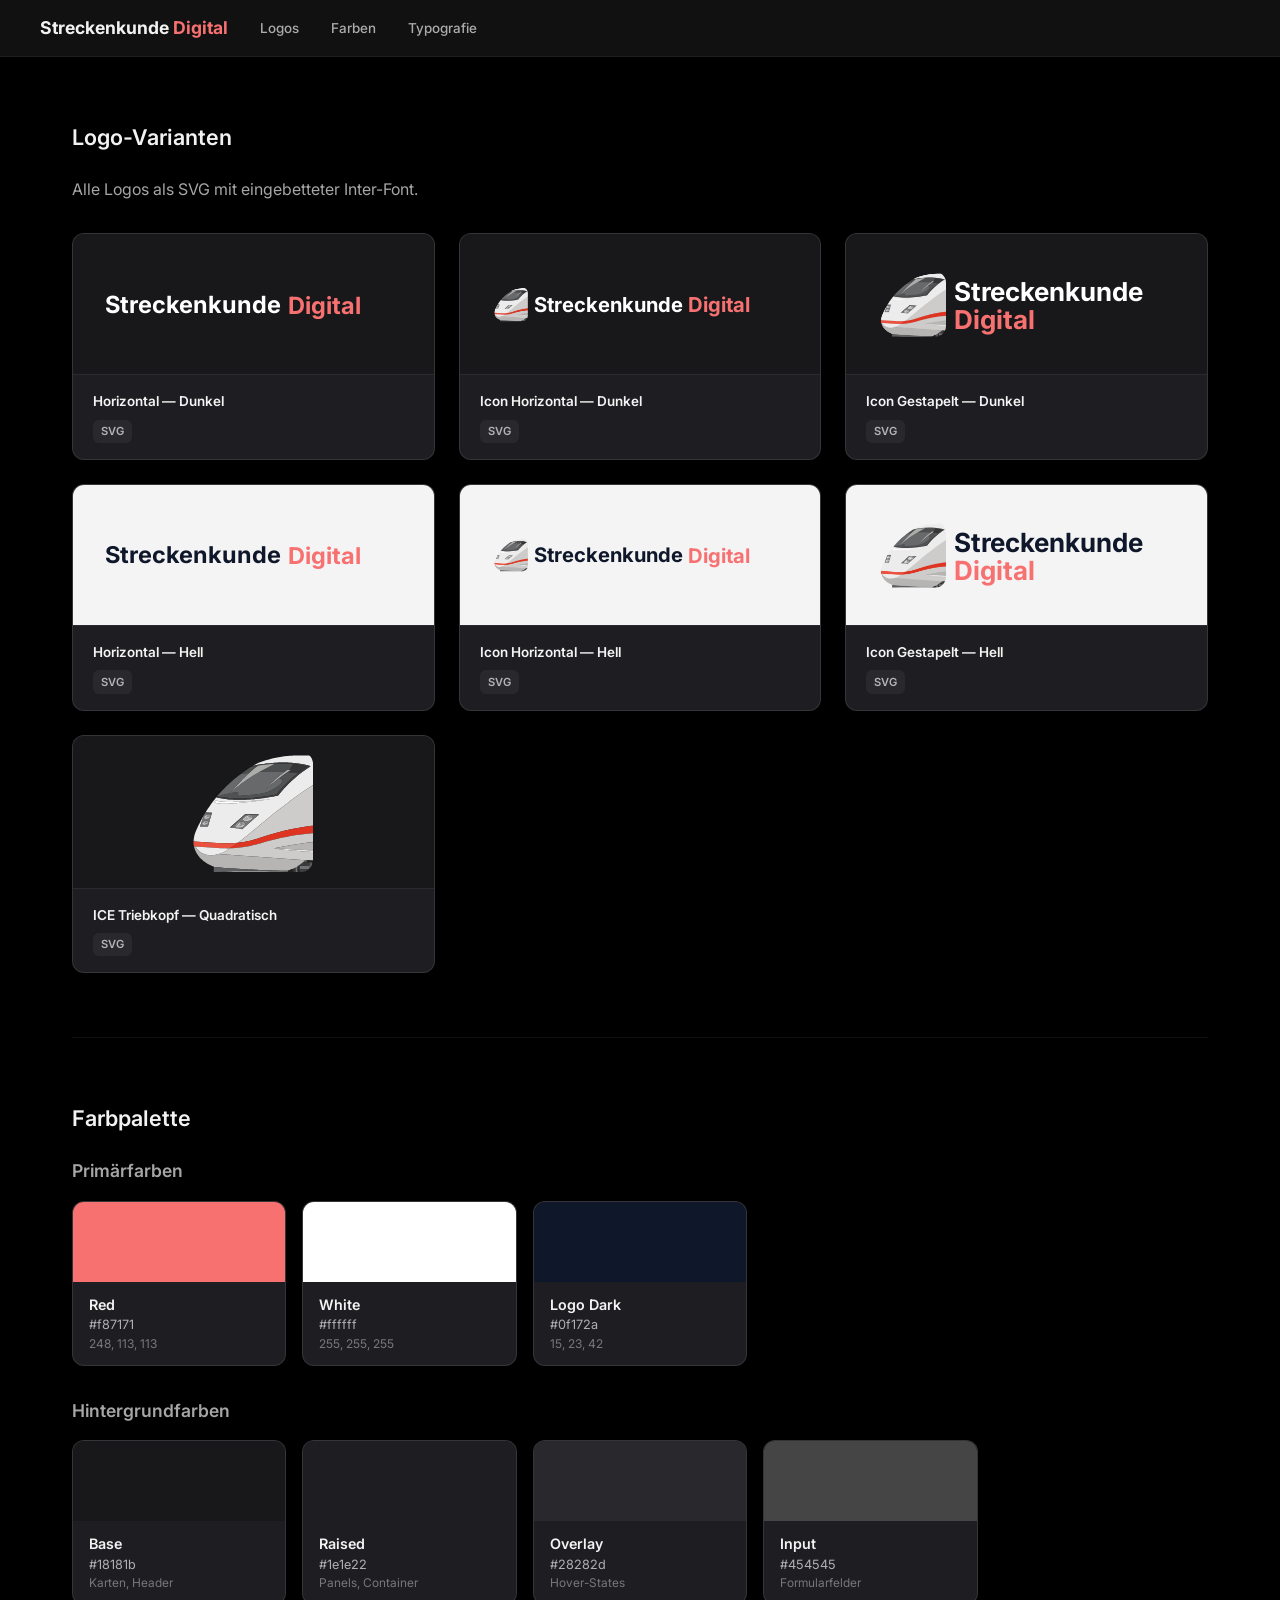
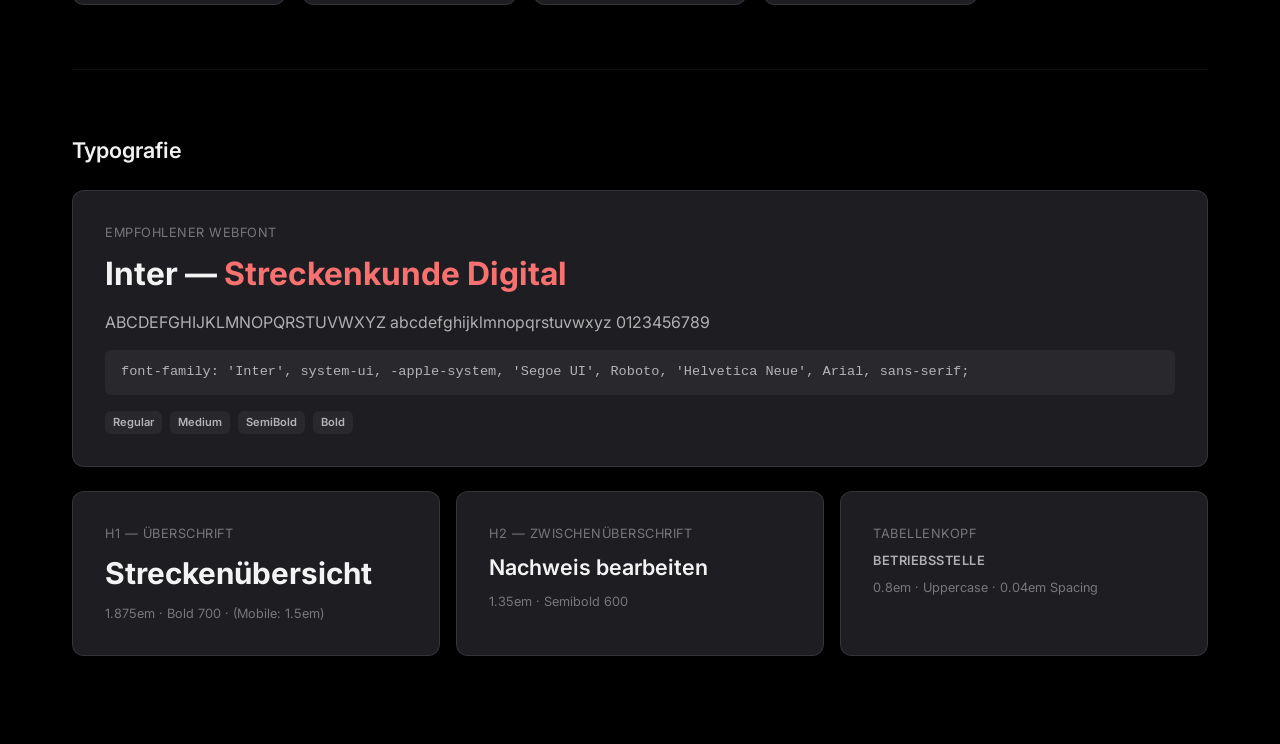
==== index.html @ f7127625 "Refactoring des Presse-Kits" ====
<!DOCTYPE html>
<html lang="de">
<head>
  <meta charset="UTF-8">
  <meta name="viewport" content="width=device-width, initial-scale=1.0">
  <title>Streckenkunde Digital</title>
  <link rel="stylesheet" href="assets/general.css">
</head>
<body>

  <!-- Navigation -->
  <nav>
    <div class="inner">
      <div class="logo">Streckenkunde <span>Digital</span></div>
      <a href="#logos">Logos</a>
      <a href="#colors">Farben</a>
      <a href="#typography">Typografie</a>
    </div>
  </nav>

  <div class="container">

    <!-- Logos -->
    <section id="logos">
      <h2>Logo-Varianten</h2>
      <p class="subtitle">Alle Logos als SVG mit eingebetteter Inter-Font.</p>

      <div class="logo-grid">
        <!-- Dunkel -->
        <div class="logo-card">
          <div class="logo-preview dark-bg">
            <img src="logos/svg/wordmark-horizontal-dark.svg" alt="Horizontal — Dunkel" style="max-height: 60px;">
          </div>
          <div class="logo-meta">
            <div class="name">Horizontal — Dunkel</div>
            <div class="dl-links"><a href="logos/svg/wordmark-horizontal-dark.svg" download>SVG</a></div>
          </div>
        </div>
        <div class="logo-card">
          <div class="logo-preview dark-bg">
            <img src="logos/svg/wordmark-icon-horizontal-dark.svg" alt="Icon Horizontal — Dunkel" style="max-height: 80px;">
          </div>
          <div class="logo-meta">
            <div class="name">Icon Horizontal — Dunkel</div>
            <div class="dl-links"><a href="logos/svg/wordmark-icon-horizontal-dark.svg" download>SVG</a></div>
          </div>
        </div>
        <div class="logo-card">
          <div class="logo-preview dark-bg">
            <img src="logos/svg/wordmark-icon-stacked-dark.svg" alt="Icon Gestapelt — Dunkel" style="max-height: 120px;">
          </div>
          <div class="logo-meta">
            <div class="name">Icon Gestapelt — Dunkel</div>
            <div class="dl-links"><a href="logos/svg/wordmark-icon-stacked-dark.svg" download>SVG</a></div>
          </div>
        </div>

        <!-- Hell -->
        <div class="logo-card">
          <div class="logo-preview light-bg">
            <img src="logos/svg/wordmark-horizontal-light.svg" alt="Horizontal — Hell" style="max-height: 60px;">
          </div>
          <div class="logo-meta">
            <div class="name">Horizontal — Hell</div>
            <div class="dl-links"><a href="logos/svg/wordmark-horizontal-light.svg" download>SVG</a></div>
          </div>
        </div>
        <div class="logo-card">
          <div class="logo-preview light-bg">
            <img src="logos/svg/wordmark-icon-horizontal-light.svg" alt="Icon Horizontal — Hell" style="max-height: 80px;">
          </div>
          <div class="logo-meta">
            <div class="name">Icon Horizontal — Hell</div>
            <div class="dl-links"><a href="logos/svg/wordmark-icon-horizontal-light.svg" download>SVG</a></div>
          </div>
        </div>
        <div class="logo-card">
          <div class="logo-preview light-bg">
            <img src="logos/svg/wordmark-icon-stacked-light.svg" alt="Icon Gestapelt — Hell" style="max-height: 120px;">
          </div>
          <div class="logo-meta">
            <div class="name">Icon Gestapelt — Hell</div>
            <div class="dl-links"><a href="logos/svg/wordmark-icon-stacked-light.svg" download>SVG</a></div>
          </div>
        </div>

        <!-- Icon -->
        <div class="logo-card">
          <div class="logo-preview dark-bg" style="padding: 1rem;">
            <img src="logos/svg/icon-train-square.svg" alt="ICE Triebkopf — Quadratisch" style="max-height: 120px; border-radius: 12px;">
          </div>
          <div class="logo-meta">
            <div class="name">ICE Triebkopf — Quadratisch</div>
            <div class="dl-links"><a href="logos/svg/icon-train-square.svg" download>SVG</a></div>
          </div>
        </div>
      </div>
    </section>

    <!-- Farben -->
    <section id="colors">
      <h2>Farbpalette</h2>

      <h3>Primärfarben</h3>
      <div class="color-grid" style="margin-bottom: 2rem;">
        <div class="swatch" onclick="copyColor('#f87171')">
          <div class="swatch-color" style="background: #f87171; color: #18181b;"><span class="copy-label">Kopieren</span></div>
          <div class="swatch-info">
            <div class="swatch-name">Red</div>
            <div class="swatch-hex">#f87171</div>
            <div class="swatch-rgb">248, 113, 113</div>
          </div>
        </div>
        <div class="swatch" onclick="copyColor('#ffffff')">
          <div class="swatch-color" style="background: #ffffff; color: #18181b;"><span class="copy-label">Kopieren</span></div>
          <div class="swatch-info">
            <div class="swatch-name">White</div>
            <div class="swatch-hex">#ffffff</div>
            <div class="swatch-rgb">255, 255, 255</div>
          </div>
        </div>
        <div class="swatch" onclick="copyColor('#0f172a')">
          <div class="swatch-color" style="background: #0f172a; color: #fff;"><span class="copy-label">Kopieren</span></div>
          <div class="swatch-info">
            <div class="swatch-name">Logo Dark</div>
            <div class="swatch-hex">#0f172a</div>
            <div class="swatch-rgb">15, 23, 42</div>
          </div>
        </div>
      </div>

      <h3>Hintergrundfarben</h3>
      <div class="color-grid">
        <div class="swatch" onclick="copyColor('#18181b')">
          <div class="swatch-color" style="background: #18181b; color: #fff;"><span class="copy-label">Kopieren</span></div>
          <div class="swatch-info">
            <div class="swatch-name">Base</div>
            <div class="swatch-hex">#18181b</div>
            <div class="swatch-rgb">Karten, Header</div>
          </div>
        </div>
        <div class="swatch" onclick="copyColor('#1e1e22')">
          <div class="swatch-color" style="background: #1e1e22; color: #fff;"><span class="copy-label">Kopieren</span></div>
          <div class="swatch-info">
            <div class="swatch-name">Raised</div>
            <div class="swatch-hex">#1e1e22</div>
            <div class="swatch-rgb">Panels, Container</div>
          </div>
        </div>
        <div class="swatch" onclick="copyColor('#28282d')">
          <div class="swatch-color" style="background: #28282d; color: #fff;"><span class="copy-label">Kopieren</span></div>
          <div class="swatch-info">
            <div class="swatch-name">Overlay</div>
            <div class="swatch-hex">#28282d</div>
            <div class="swatch-rgb">Hover-States</div>
          </div>
        </div>
        <div class="swatch" onclick="copyColor('#454545')">
          <div class="swatch-color" style="background: #454545; color: #fff;"><span class="copy-label">Kopieren</span></div>
          <div class="swatch-info">
            <div class="swatch-name">Input</div>
            <div class="swatch-hex">#454545</div>
            <div class="swatch-rgb">Formularfelder</div>
          </div>
        </div>
      </div>
    </section>

    <!-- Typografie -->
    <section id="typography">
      <h2>Typografie</h2>

      <div class="type-specimen">
        <div class="label">Empfohlener Webfont</div>
        <div class="sample" style="font-size: 2rem; font-weight: 700; margin-bottom: 0.75rem;">
          Inter — <span style="color: var(--red);">Streckenkunde Digital</span>
        </div>
        <div class="sample" style="font-size: 1rem; color: var(--text-secondary); margin-bottom: 1rem;">
          ABCDEFGHIJKLMNOPQRSTUVWXYZ abcdefghijklmnopqrstuvwxyz 0123456789
        </div>
        <div class="type-stack" onclick="copyText(this.textContent)">
          font-family: 'Inter', system-ui, -apple-system, 'Segoe UI', Roboto, 'Helvetica Neue', Arial, sans-serif;
        </div>
        <div class="dl-links" style="margin-top: 1rem;">
          <a href="fonts/Inter-Regular.ttf" download>Regular</a>
          <a href="fonts/Inter-Medium.ttf" download>Medium</a>
          <a href="fonts/Inter-SemiBold.ttf" download>SemiBold</a>
          <a href="fonts/Inter-Bold.ttf" download>Bold</a>
        </div>
      </div>

      <div class="type-grid">
        <div class="type-specimen">
          <div class="label">H1 — Überschrift</div>
          <div class="sample" style="font-size: 1.875em; font-weight: 700;">Streckenübersicht</div>
          <div style="color: var(--text-muted); font-size: 0.8rem; margin-top: 0.5rem;">1.875em · Bold 700 · (Mobile: 1.5em)</div>
        </div>
        <div class="type-specimen">
          <div class="label">H2 — Zwischenüberschrift</div>
          <div class="sample" style="font-size: 1.35em; font-weight: 600;">Nachweis bearbeiten</div>
          <div style="color: var(--text-muted); font-size: 0.8rem; margin-top: 0.5rem;">1.35em · Semibold 600</div>
        </div>
        <div class="type-specimen">
          <div class="label">Tabellenkopf</div>
          <div class="sample" style="font-size: 0.8em; font-weight: 600; text-transform: uppercase; letter-spacing: 0.04em; color: var(--text-secondary);">BETRIEBSSTELLE</div>
          <div style="color: var(--text-muted); font-size: 0.8rem; margin-top: 0.5rem;">0.8em · Uppercase · 0.04em Spacing</div>
        </div>
      </div>
    </section>

  </div>

  <!-- Toast -->
  <div class="copied-toast" id="toast">Kopiert!</div>

  <script src="assets/general.js"></script>
</body>
</html>
---- assets/general.css ----
/* === Fonts === */
@font-face {
  font-family: 'Inter';
  font-weight: 400;
  font-style: normal;
  font-display: swap;
  src: url('../fonts/Inter-Regular.ttf') format('truetype');
}
@font-face {
  font-family: 'Inter';
  font-weight: 500;
  font-style: normal;
  font-display: swap;
  src: url('../fonts/Inter-Medium.ttf') format('truetype');
}
@font-face {
  font-family: 'Inter';
  font-weight: 600;
  font-style: normal;
  font-display: swap;
  src: url('../fonts/Inter-SemiBold.ttf') format('truetype');
}
@font-face {
  font-family: 'Inter';
  font-weight: 700;
  font-style: normal;
  font-display: swap;
  src: url('../fonts/Inter-Bold.ttf') format('truetype');
}

/* === Reset & Variables === */
*,
*::before,
*::after {
  box-sizing: border-box;
  margin: 0;
  padding: 0;
}

:root {
  --red: #f87171;
  --dark-red: #652a2a;
  --green: #086229;
  --white: #ffffff;
  --black: #000000;
  --base: #18181b;
  --raised: #1e1e22;
  --overlay: #28282d;
  --gray: #363636;
  --input: #454545;
  --text-primary: rgba(255, 255, 255, 0.95);
  --text-secondary: rgba(255, 255, 255, 0.65);
  --text-muted: rgba(255, 255, 255, 0.4);
  --border-subtle: rgba(255, 255, 255, 0.06);
  --border-default: rgba(255, 255, 255, 0.1);
  --radius-sm: 6px;
  --radius-md: 8px;
  --radius-lg: 12px;
}

html {
  scroll-behavior: smooth;
}

/* === Scrollbar === */
::-webkit-scrollbar { width: 8px; height: 8px; }
::-webkit-scrollbar-track { background: var(--base); }
::-webkit-scrollbar-thumb { background: var(--gray); border-radius: 4px; border: 2px solid var(--base); }
::-webkit-scrollbar-thumb:hover { background: var(--input); }
::-webkit-scrollbar-corner { background: var(--base); }

* {
  scrollbar-width: thin;
  scrollbar-color: var(--gray) var(--base);
}

/* === Body === */
body {
  font-family: 'Inter', system-ui, -apple-system, 'Segoe UI', Roboto, sans-serif;
  background: var(--black);
  color: var(--text-primary);
  line-height: 1.5;
  -webkit-font-smoothing: antialiased;
}

/* === Nav === */
nav {
  position: sticky;
  top: 0;
  z-index: 100;
  background: rgba(22, 22, 22, 0.8);
  backdrop-filter: blur(12px);
  -webkit-backdrop-filter: blur(12px);
  border-bottom: 1px solid var(--border-subtle);
  padding: 0 2rem;
}

nav .inner {
  max-width: 1200px;
  margin: 0 auto;
  display: flex;
  align-items: center;
  gap: 2rem;
  height: 56px;
  overflow-x: auto;
}

nav .logo {
  font-weight: 700;
  font-size: 1.1rem;
  white-space: nowrap;
}

nav .logo span {
  color: var(--red);
}

nav a {
  color: var(--text-secondary);
  text-decoration: none;
  font-size: 0.85rem;
  font-weight: 500;
  white-space: nowrap;
  transition: color 0.15s ease;
}

nav a:hover {
  color: var(--white);
}

/* === Layout === */
.container {
  max-width: 1200px;
  margin: 0 auto;
  padding: 0 2rem;
}

section {
  padding: 4rem 0;
  border-bottom: 1px solid var(--border-subtle);
}

section:last-child {
  border-bottom: none;
}

h2 {
  font-size: 1.35em;
  font-weight: 600;
  margin-bottom: 1.5rem;
  color: var(--text-primary);
}

h3 {
  font-size: 1.1em;
  font-weight: 600;
  margin-bottom: 1rem;
  color: var(--text-secondary);
}

.subtitle {
  color: var(--text-secondary);
  font-size: 1rem;
  margin-bottom: 2rem;
}

/* === Logo Grid === */
.logo-grid {
  display: grid;
  grid-template-columns: repeat(auto-fill, minmax(300px, 1fr));
  gap: 1.5rem;
}

.logo-card {
  background: var(--raised);
  border: 1px solid var(--border-default);
  border-radius: var(--radius-lg);
  overflow: hidden;
}

.logo-preview {
  padding: 2rem;
  display: flex;
  align-items: center;
  justify-content: center;
  min-height: 140px;
}

.logo-preview.dark-bg { background: var(--base); }
.logo-preview.light-bg { background: #f4f4f5; }
.logo-preview img { max-width: 100%; max-height: 100px; }

.logo-meta {
  padding: 1rem 1.25rem;
  border-top: 1px solid var(--border-subtle);
}

.logo-meta .name {
  font-weight: 600;
  font-size: 0.85rem;
  margin-bottom: 0.5rem;
}

.dl-links {
  display: flex;
  gap: 0.5rem;
  flex-wrap: wrap;
  align-items: center;
}

.dl-links a {
  color: var(--text-secondary);
  font-size: 0.7rem;
  font-weight: 600;
  text-decoration: none;
  padding: 0.2rem 0.5rem;
  background: var(--overlay);
  border-radius: var(--radius-sm);
  transition: all 0.15s ease;
  white-space: nowrap;
}

.dl-links a:hover {
  background: var(--red);
  color: #fff;
}

/* === Color Swatches === */
.color-grid {
  display: grid;
  grid-template-columns: repeat(auto-fill, minmax(180px, 1fr));
  gap: 1rem;
}

.swatch {
  background: var(--raised);
  border: 1px solid var(--border-default);
  border-radius: var(--radius-lg);
  overflow: hidden;
  cursor: pointer;
  transition: transform 0.15s ease, box-shadow 0.15s ease;
}

.swatch:hover {
  transform: translateY(-2px);
  box-shadow: 0 4px 16px rgba(0, 0, 0, 0.3);
}

.swatch:active {
  transform: scale(0.97);
}

.swatch-color {
  height: 80px;
  display: flex;
  align-items: center;
  justify-content: center;
  font-size: 0.8rem;
  font-weight: 600;
}

.swatch-color .copy-label {
  opacity: 0;
  transition: opacity 0.15s ease;
}

.swatch:hover .swatch-color .copy-label {
  opacity: 1;
}

.swatch-info { padding: 0.75rem 1rem; }
.swatch-name { font-weight: 600; font-size: 0.9rem; }
.swatch-hex { color: var(--text-secondary); font-size: 0.8rem; font-family: 'Inter', monospace; }
.swatch-rgb { color: var(--text-muted); font-size: 0.75rem; }

/* === Toast === */
.copied-toast {
  position: fixed;
  bottom: 2rem;
  left: 50%;
  transform: translateX(-50%) translateY(20px);
  background: var(--green);
  color: white;
  padding: 0.6rem 1.5rem;
  border-radius: var(--radius-md);
  font-size: 0.85rem;
  font-weight: 600;
  opacity: 0;
  transition: all 0.3s ease;
  pointer-events: none;
  z-index: 1000;
}

.copied-toast.show {
  opacity: 1;
  transform: translateX(-50%) translateY(0);
}

/* === Typography Section === */
.type-specimen {
  background: var(--raised);
  border: 1px solid var(--border-default);
  border-radius: var(--radius-lg);
  padding: 2rem;
  margin-bottom: 1.5rem;
}

.type-specimen .label {
  color: var(--text-muted);
  font-size: 0.8rem;
  text-transform: uppercase;
  letter-spacing: 0.04em;
  margin-bottom: 0.5rem;
}

.type-specimen .sample {
  margin-bottom: 0.25rem;
}

.type-stack {
  color: var(--text-secondary);
  font-size: 0.85rem;
  font-family: monospace;
  background: var(--overlay);
  padding: 0.75rem 1rem;
  border-radius: var(--radius-sm);
  cursor: pointer;
  transition: background 0.15s ease;
}

.type-stack:hover {
  background: var(--gray);
}

.type-grid {
  display: grid;
  grid-template-columns: repeat(auto-fill, minmax(300px, 1fr));
  gap: 1rem;
}

/* === Footer === */
footer {
  text-align: center;
  padding: 3rem 0;
  color: var(--text-muted);
  font-size: 0.8rem;
}

/* === Responsive === */
@media (max-width: 768px) {
  .color-grid { grid-template-columns: repeat(auto-fill, minmax(140px, 1fr)); }
  .logo-grid { grid-template-columns: 1fr; }
  .type-grid { grid-template-columns: 1fr; }
  nav .inner { gap: 1.25rem; }
}
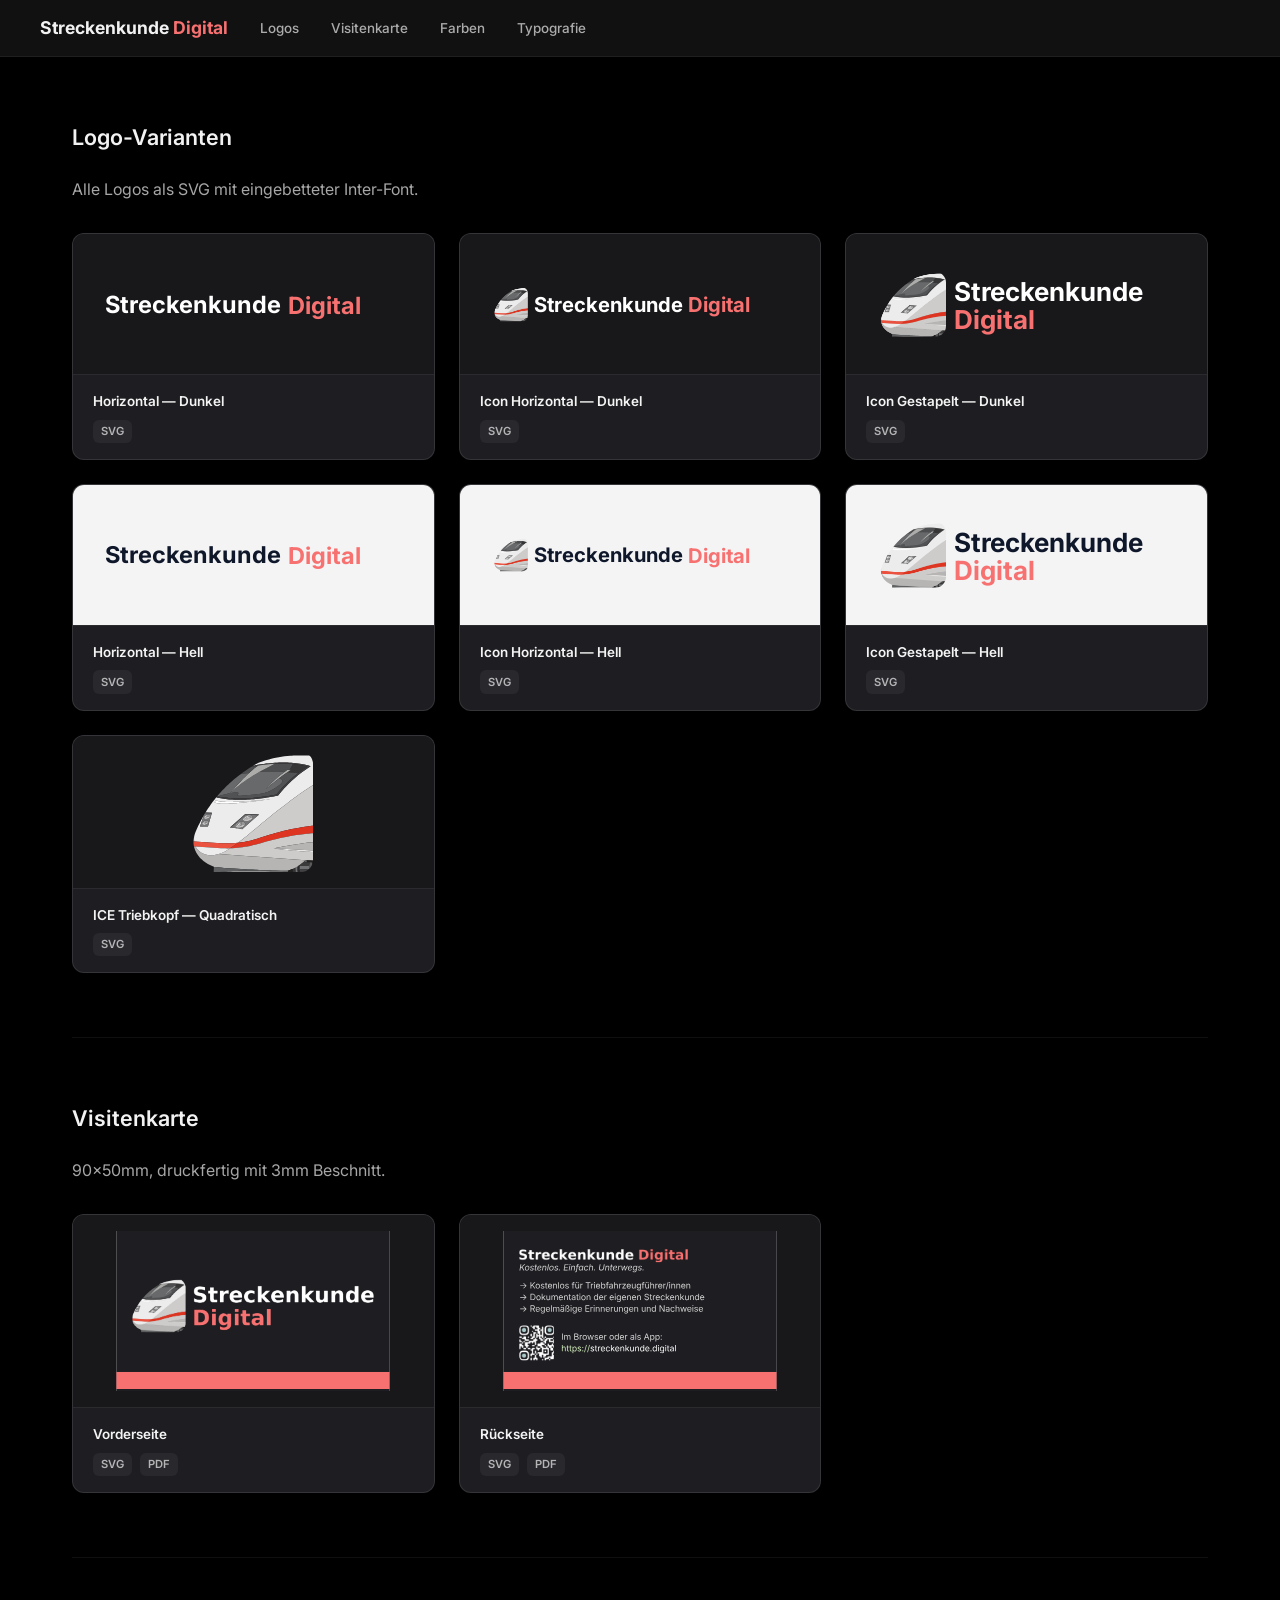
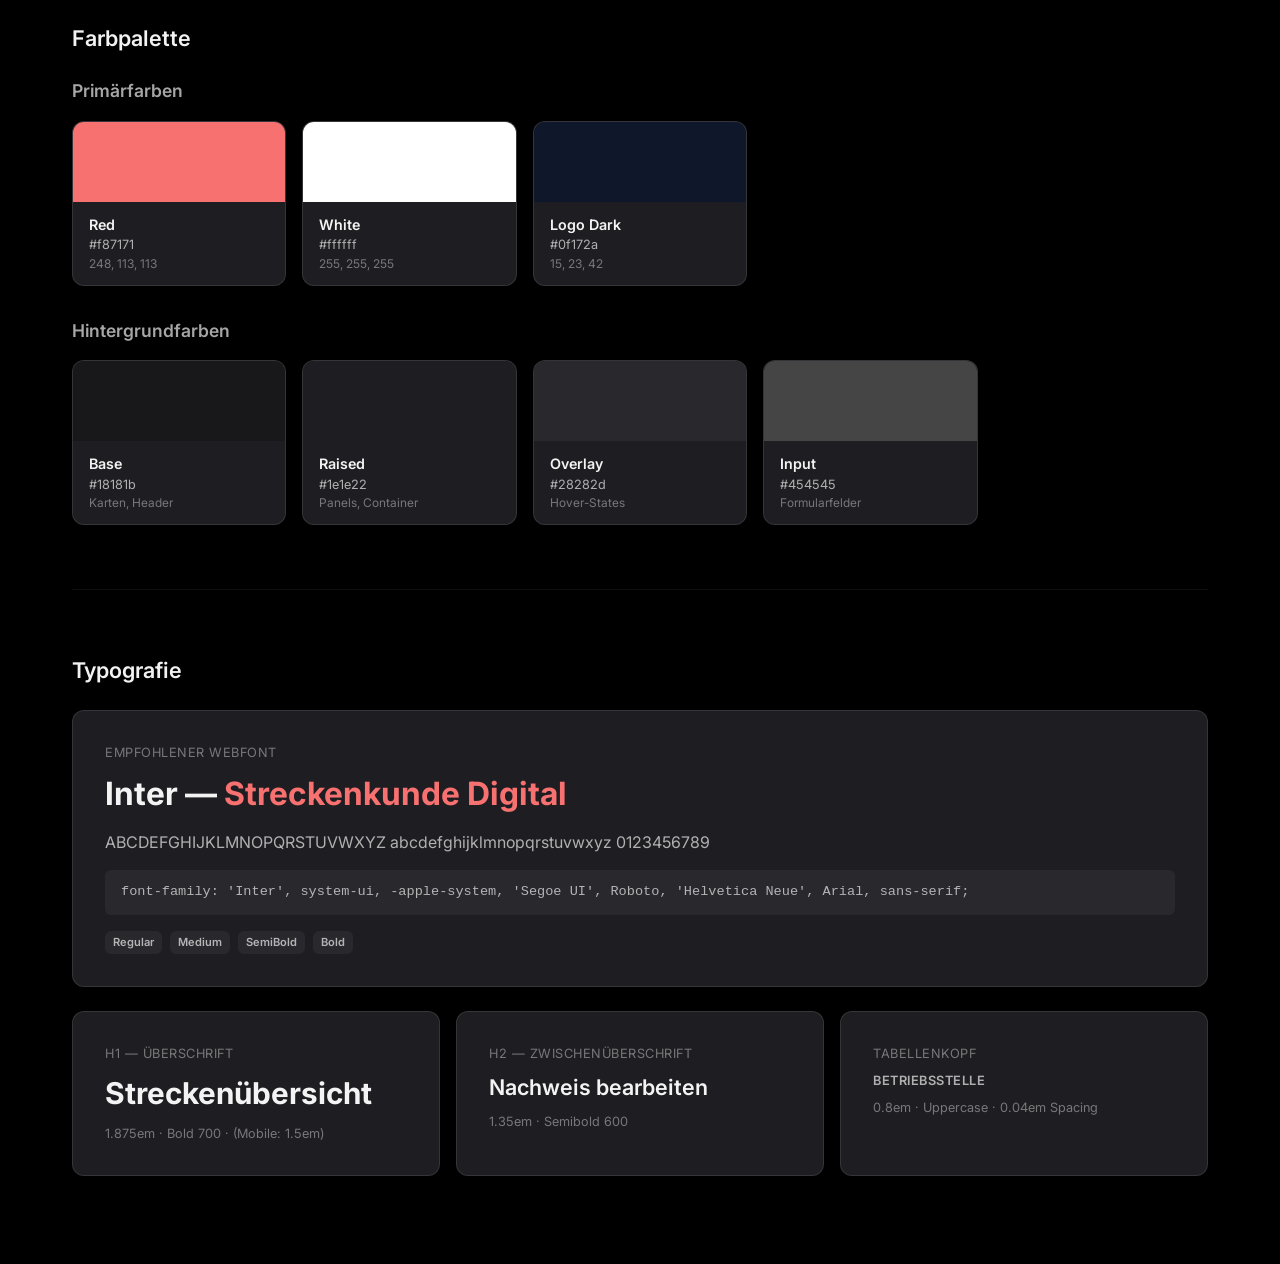
==== commit 34b9d59e: "Visitenkarten hinzugefügt" ====
--- a/index.html
+++ b/index.html
@@ -4,6 +4,36 @@
   <meta charset="UTF-8">
   <meta name="viewport" content="width=device-width, initial-scale=1.0">
   <title>Streckenkunde Digital</title>
+  <meta name="description" content="Offizielles Markenprofil von Streckenkunde Digital — Logo-Varianten, Farbpalette, Typografie und Design-Richtlinien für die digitale Streckenkunde-App für Triebfahrzeugführer.">
+  <meta name="keywords" content="Streckenkunde Digital, Brand Identity, Markenprofil, Logo, CI, Corporate Identity, Triebfahrzeugführer, Eisenbahn, Streckenkunde">
+  <meta name="author" content="Streckenkunde Digital">
+  <meta name="robots" content="index, follow">
+  <meta name="theme-color" content="#000000">
+
+  <!-- Open Graph -->
+  <meta property="og:type" content="website">
+  <meta property="og:title" content="Streckenkunde Digital — Markenprofil">
+  <meta property="og:description" content="Logo-Varianten, Farbpalette und Design-Richtlinien für Streckenkunde Digital — die digitale Streckenkunde-App für Triebfahrzeugführer.">
+  <meta property="og:image" content="logos/png/wordmark-icon-horizontal-dark-1200w.png">
+  <meta property="og:url" content="https://streckenkunde.digital">
+  <meta property="og:locale" content="de_DE">
+  <meta property="og:site_name" content="Streckenkunde Digital">
+
+  <!-- Twitter Card -->
+  <meta name="twitter:card" content="summary_large_image">
+  <meta name="twitter:title" content="Streckenkunde Digital — Markenprofil">
+  <meta name="twitter:description" content="Logo-Varianten, Farbpalette und Design-Richtlinien für Streckenkunde Digital.">
+  <meta name="twitter:image" content="logos/png/wordmark-icon-horizontal-dark-1200w.png">
+
+  <!-- Favicon -->
+  <link rel="icon" type="image/svg+xml" href="logos/svg/icon-train-square.svg">
+  <link rel="icon" type="image/png" sizes="32x32" href="logos/png/icon-train-square-32.png">
+  <link rel="icon" type="image/png" sizes="64x64" href="logos/png/icon-train-square-64.png">
+  <link rel="apple-touch-icon" sizes="192x192" href="logos/png/icon-train-square-192.png">
+
+  <!-- Canonical -->
+  <link rel="canonical" href="https://streckenkunde.digital">
+
   <link rel="stylesheet" href="assets/general.css">
 </head>
 <body>
@@ -13,6 +43,7 @@
     <div class="inner">
       <div class="logo">Streckenkunde <span>Digital</span></div>
       <a href="#logos">Logos</a>
+      <a href="#media">Visitenkarte</a>
       <a href="#colors">Farben</a>
       <a href="#typography">Typografie</a>
     </div>
@@ -92,6 +123,39 @@
           <div class="logo-meta">
             <div class="name">ICE Triebkopf — Quadratisch</div>
             <div class="dl-links"><a href="logos/svg/icon-train-square.svg" download>SVG</a></div>
+          </div>
+        </div>
+      </div>
+    </section>
+
+    <!-- Visitenkarte -->
+    <section id="media">
+      <h2>Visitenkarte</h2>
+      <p class="subtitle">90×50mm, druckfertig mit 3mm Beschnitt.</p>
+
+      <div class="logo-grid">
+        <div class="logo-card">
+          <div class="logo-preview dark-bg" style="padding: 1rem;">
+            <img src="files/business-card/svg/basic/front.svg" alt="Visitenkarte — Vorderseite" style="max-height: 160px;">
+          </div>
+          <div class="logo-meta">
+            <div class="name">Vorderseite</div>
+            <div class="dl-links">
+              <a href="files/business-card/svg/basic/front.svg" download>SVG</a>
+              <a href="files/business-card/pdf/basic/card.pdf" download>PDF</a>
+            </div>
+          </div>
+        </div>
+        <div class="logo-card">
+          <div class="logo-preview dark-bg" style="padding: 1rem;">
+            <img src="files/business-card/svg/basic/back.svg" alt="Visitenkarte — Rückseite" style="max-height: 160px;">
+          </div>
+          <div class="logo-meta">
+            <div class="name">Rückseite</div>
+            <div class="dl-links">
+              <a href="files/business-card/svg/basic/back.svg" download>SVG</a>
+              <a href="files/business-card/pdf/basic/card.pdf" download>PDF</a>
+            </div>
           </div>
         </div>
       </div>
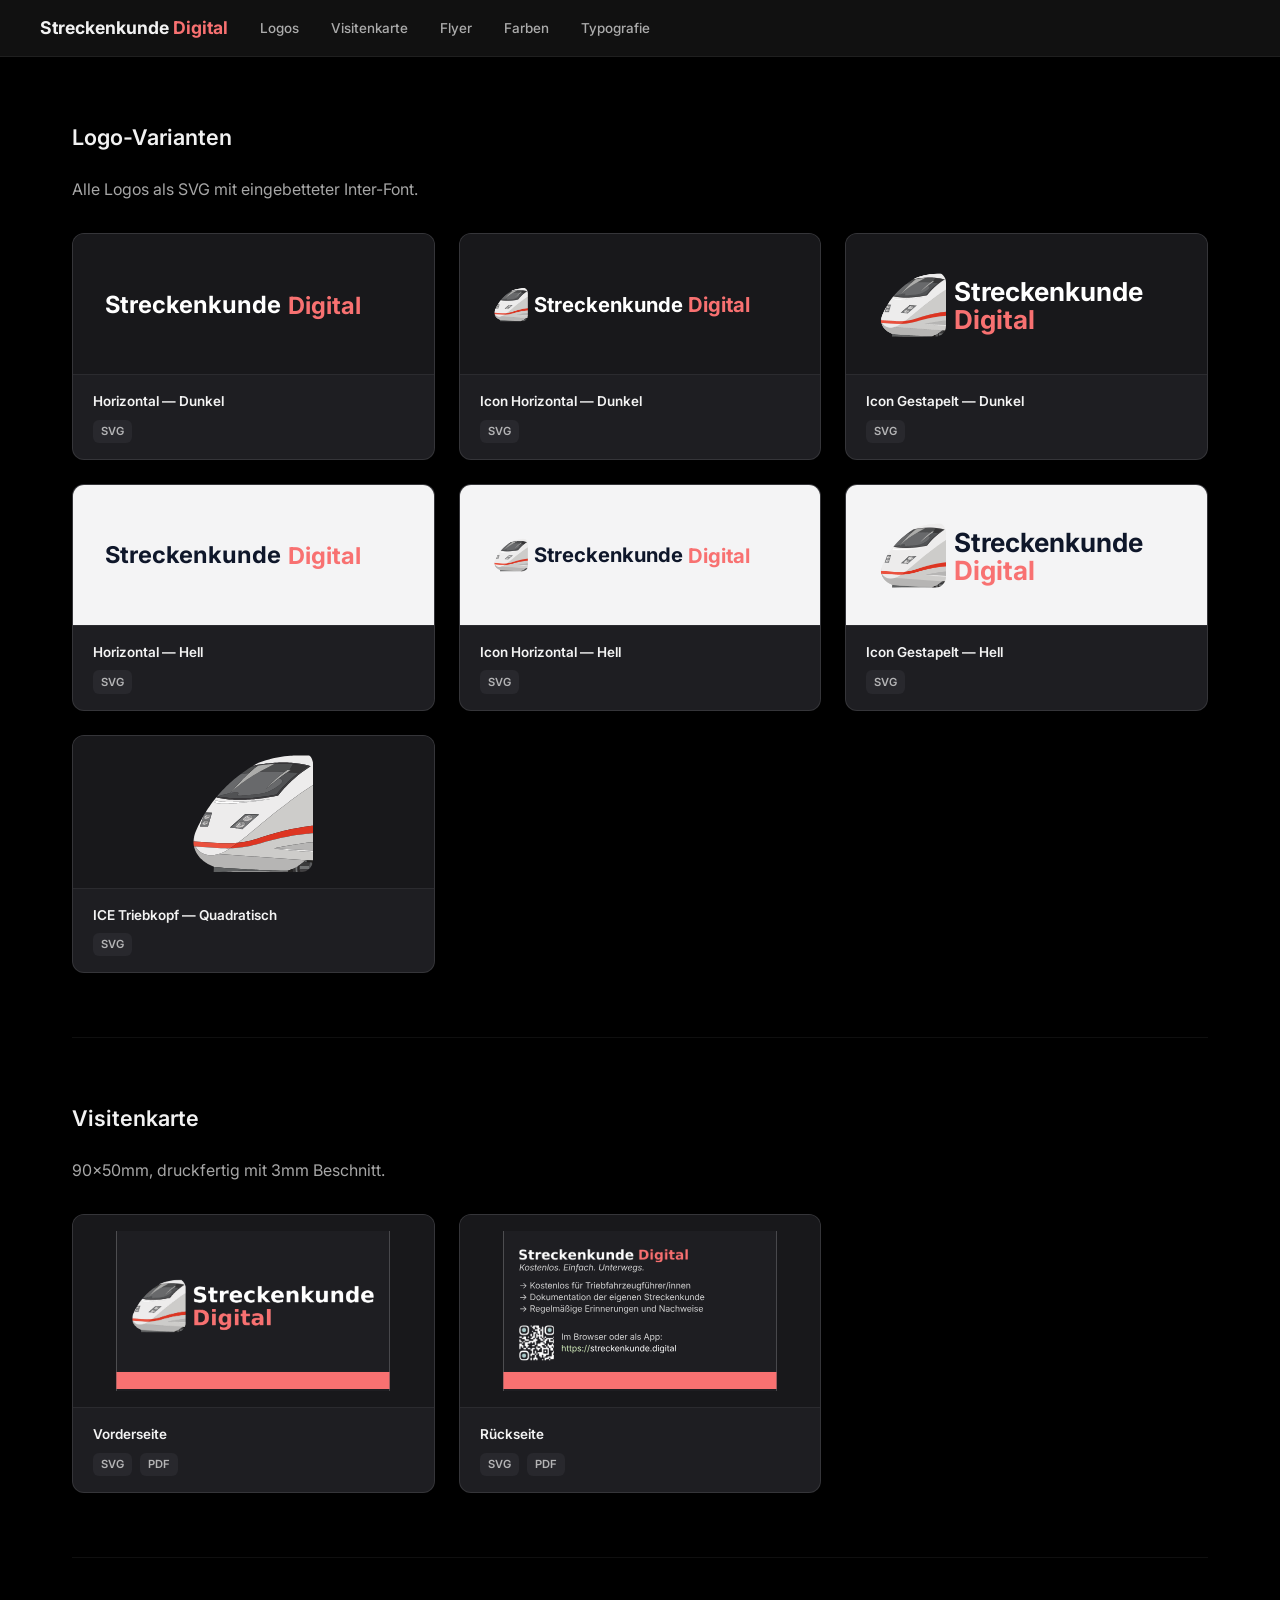
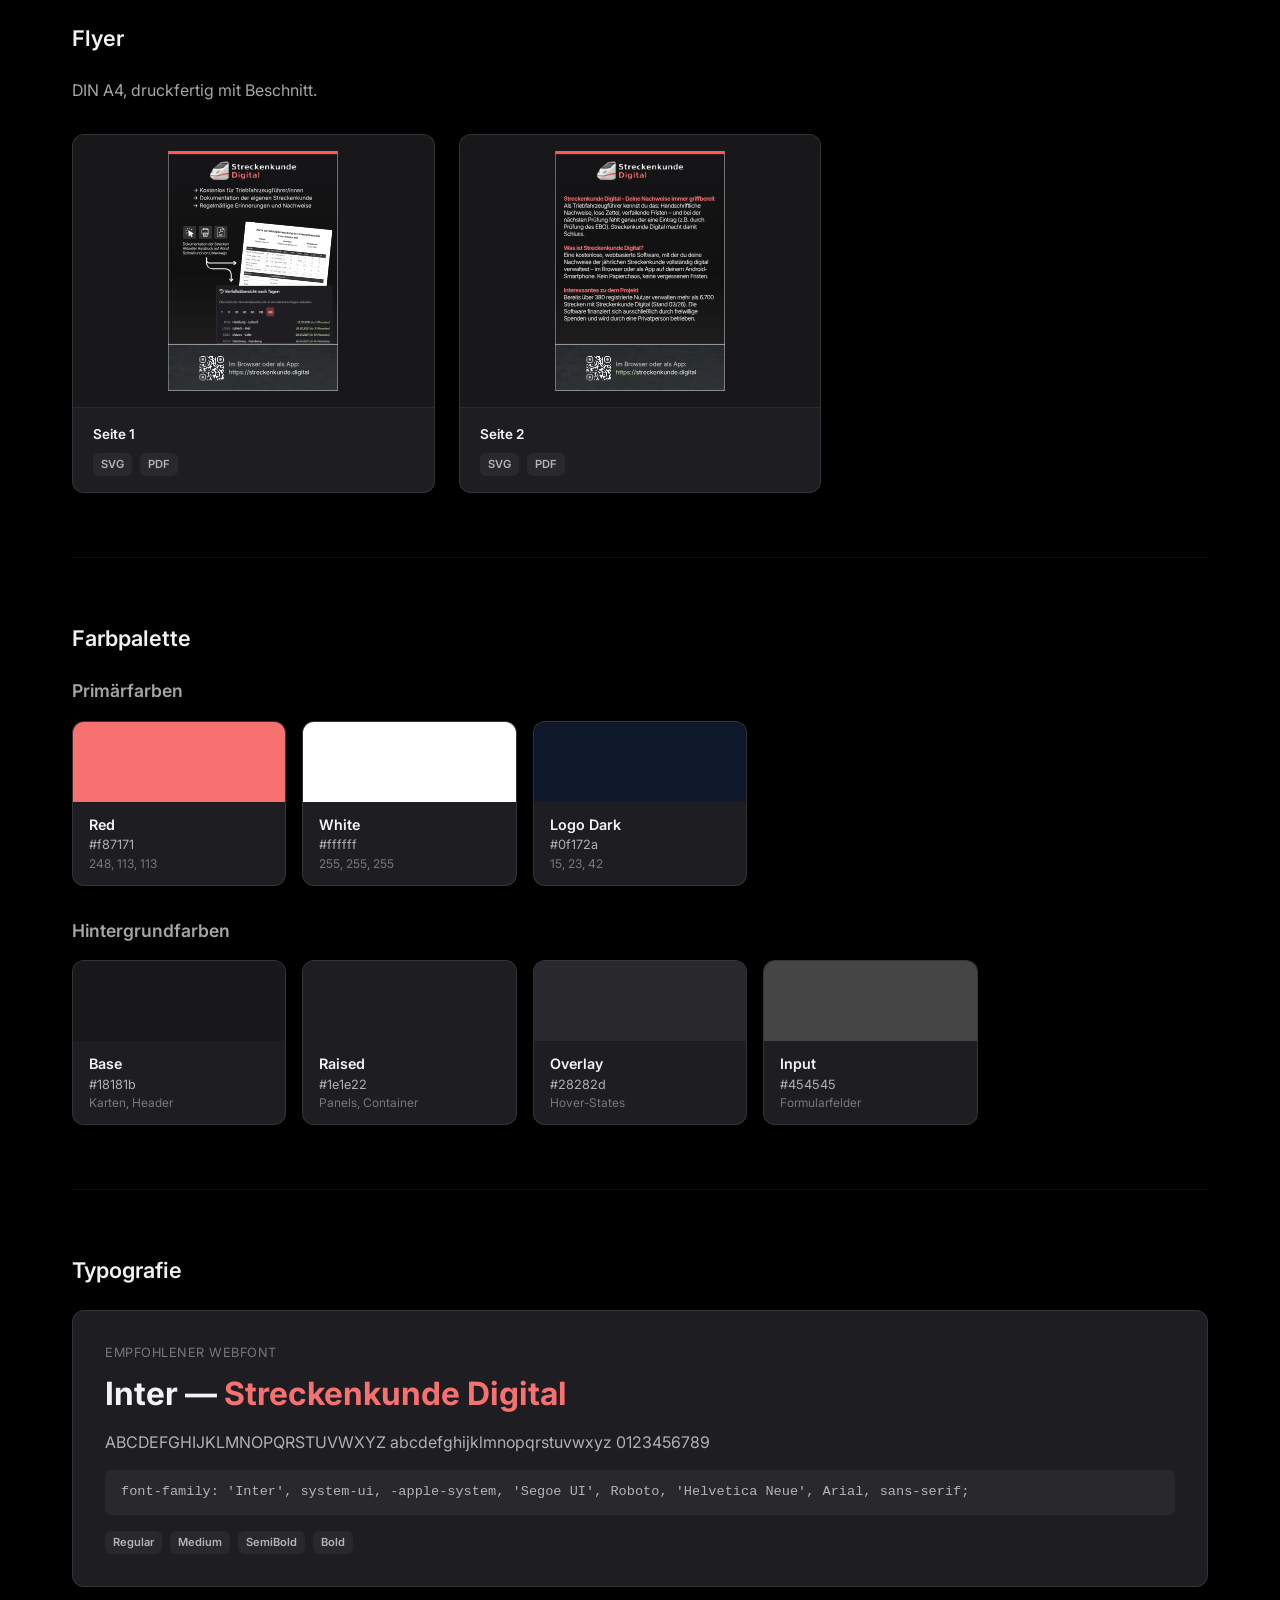
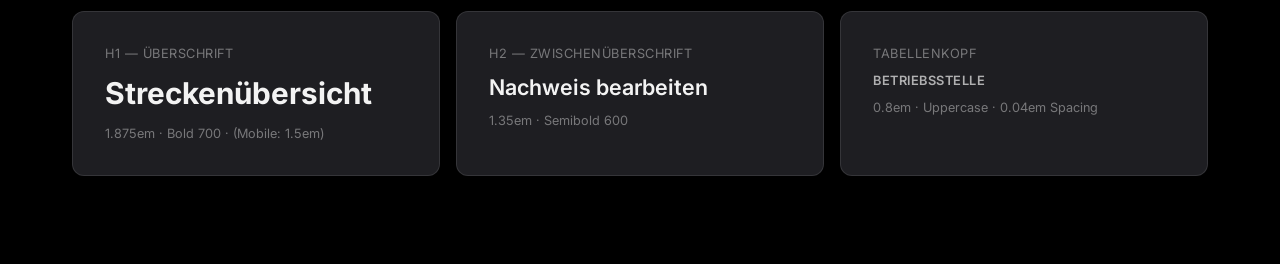
==== commit fa8f8e02: "Flyer hinzugefügt" ====
--- a/index.html
+++ b/index.html
@@ -44,6 +44,7 @@
       <div class="logo">Streckenkunde <span>Digital</span></div>
       <a href="#logos">Logos</a>
       <a href="#media">Visitenkarte</a>
+      <a href="#flyer">Flyer</a>
       <a href="#colors">Farben</a>
       <a href="#typography">Typografie</a>
     </div>
@@ -161,6 +162,39 @@
       </div>
     </section>
 
+    <!-- Flyer -->
+    <section id="flyer">
+      <h2>Flyer</h2>
+      <p class="subtitle">DIN A4, druckfertig mit Beschnitt.</p>
+
+      <div class="logo-grid">
+        <div class="logo-card">
+          <div class="logo-preview dark-bg" style="padding: 1rem;">
+            <img src="files/flyer/svg/a4/page1.svg" alt="Flyer — Seite 1" style="max-height: 240px;">
+          </div>
+          <div class="logo-meta">
+            <div class="name">Seite 1</div>
+            <div class="dl-links">
+              <a href="files/flyer/svg/a4/page1.svg" download>SVG</a>
+              <a href="files/flyer/pdf/a4/flyer.pdf" download>PDF</a>
+            </div>
+          </div>
+        </div>
+        <div class="logo-card">
+          <div class="logo-preview dark-bg" style="padding: 1rem;">
+            <img src="files/flyer/svg/a4/page2.svg" alt="Flyer — Seite 2" style="max-height: 240px;">
+          </div>
+          <div class="logo-meta">
+            <div class="name">Seite 2</div>
+            <div class="dl-links">
+              <a href="files/flyer/svg/a4/page2.svg" download>SVG</a>
+              <a href="files/flyer/pdf/a4/flyer.pdf" download>PDF</a>
+            </div>
+          </div>
+        </div>
+      </div>
+    </section>
+
     <!-- Farben -->
     <section id="colors">
       <h2>Farbpalette</h2>
